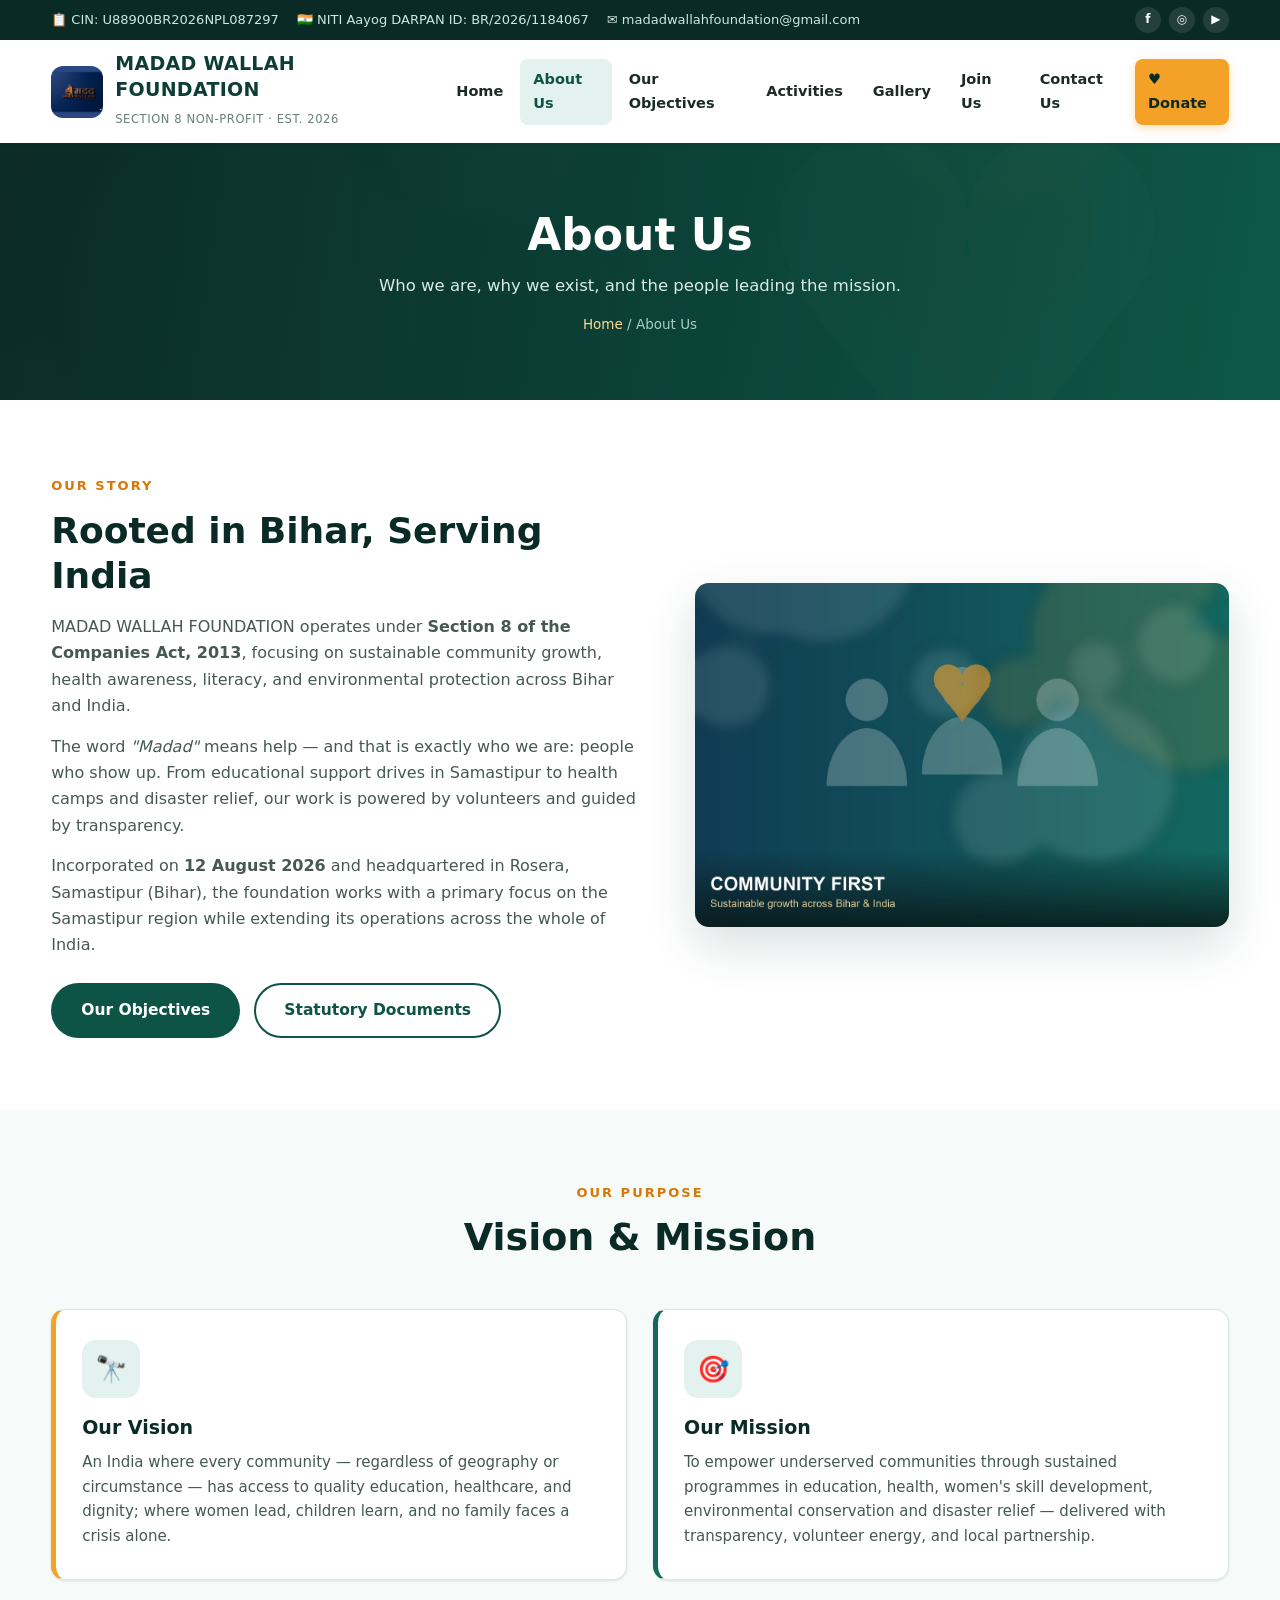
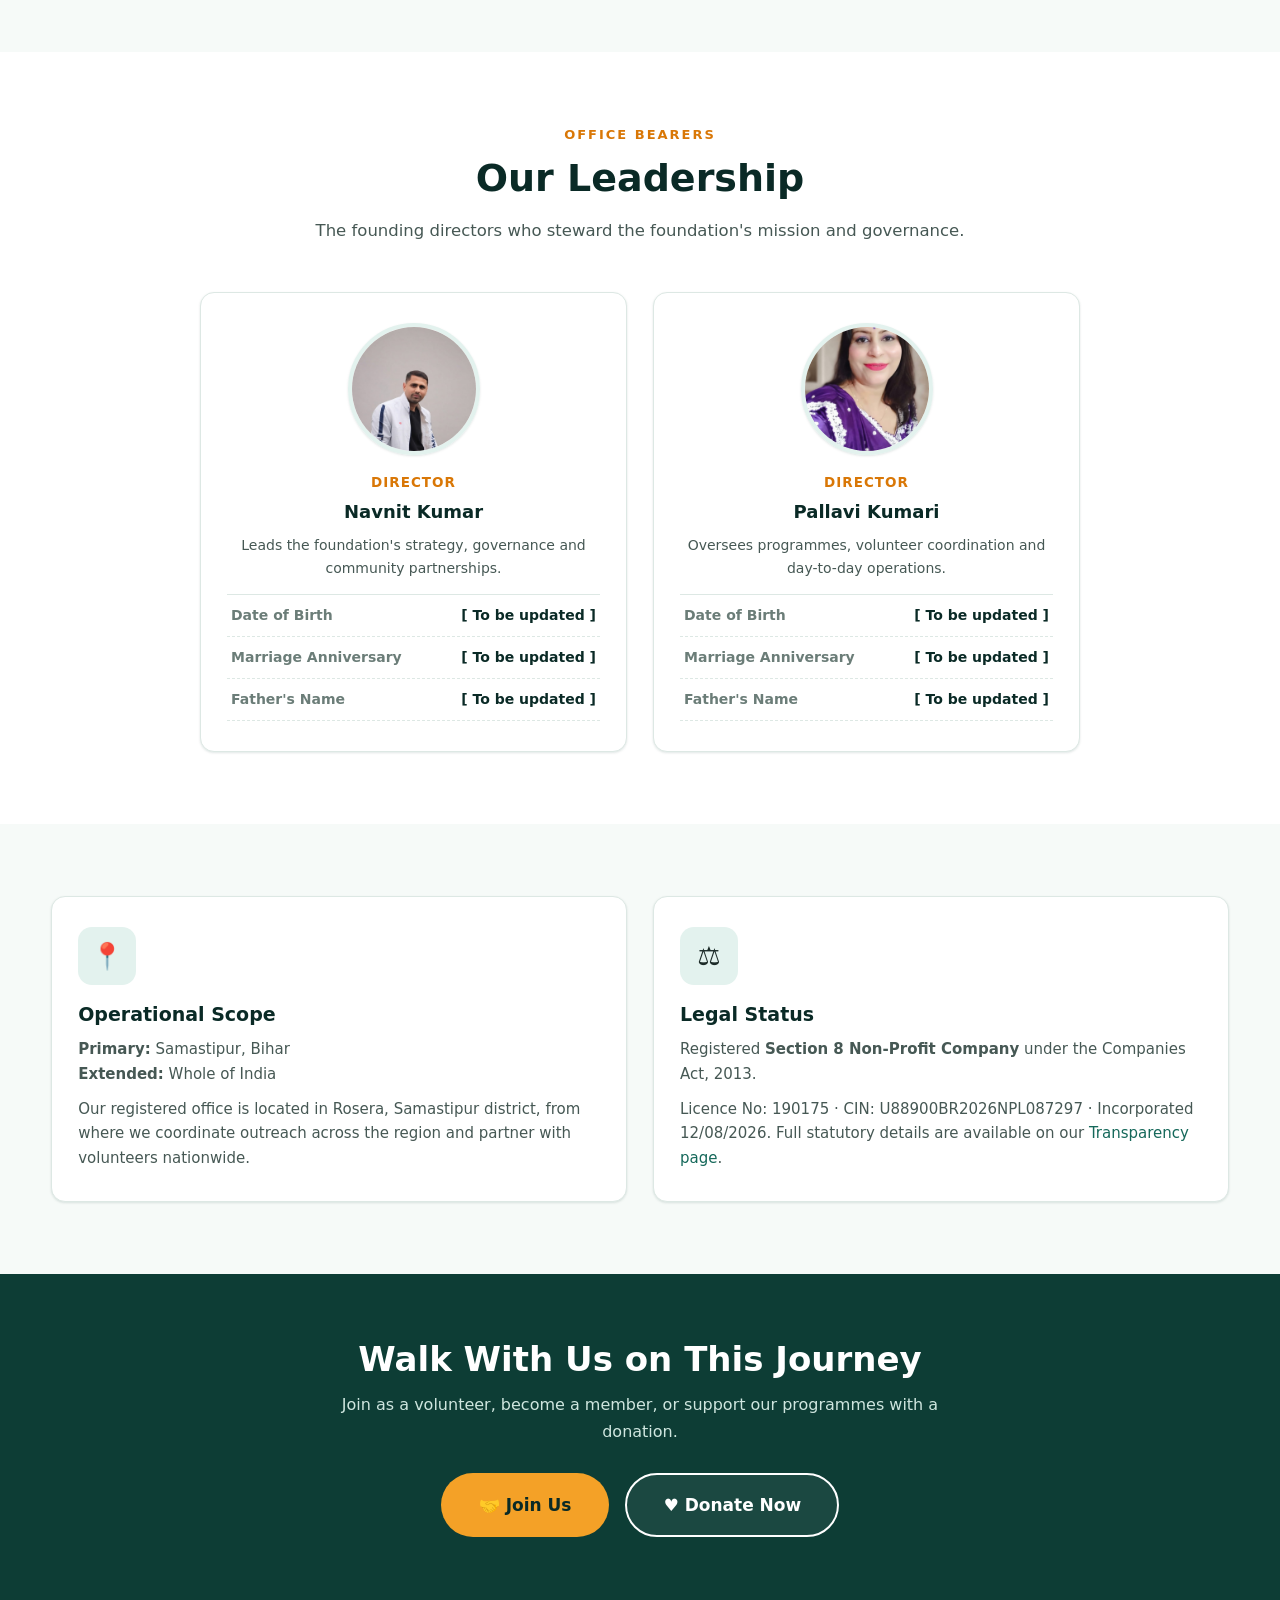
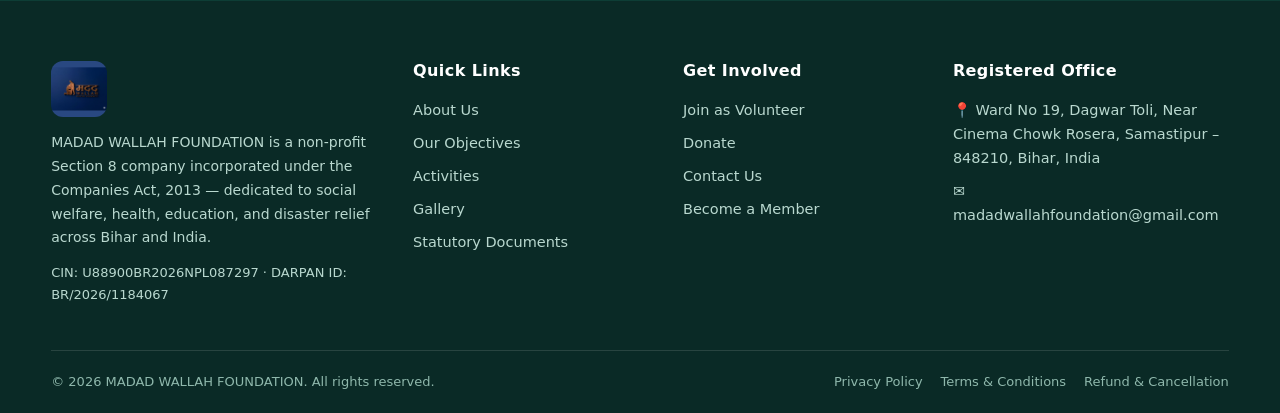
==== about.html @ ef41a932 "MWF NGO website: 12 pages, real logo + director photos" ====
<!DOCTYPE html>
<html lang="en">
<head>
  <meta charset="UTF-8">
  <meta name="viewport" content="width=device-width, initial-scale=1.0">
  <title>About Us — Madad Wallah Foundation</title>
  <meta name="description" content="Learn about MADAD WALLAH FOUNDATION — a Section 8 non-profit company focused on sustainable community growth, health awareness, literacy and environmental protection across Bihar and India.">
  <link rel="icon" type="image/png" href="images/favicon.png">
  <link rel="stylesheet" href="css/style.css">
</head>
<body>
<a class="skip-link" href="#main">Skip to main content</a>

<div class="topbar">
  <div class="container">
    <div class="reg-info">
      <span>📋 CIN: U88900BR2026NPL087297</span>
      <span>🇮🇳 NITI Aayog DARPAN ID: BR/2026/1184067</span>
      <span>✉️ madadwallahfoundation@gmail.com</span>
    </div>
    <div class="socials">
      <a href="#" aria-label="Facebook" title="Facebook">f</a>
      <a href="#" aria-label="Instagram" title="Instagram">◎</a>
      <a href="#" aria-label="YouTube" title="YouTube">▶</a>
    </div>
  </div>
</div>

<header class="site-header">
  <div class="container">
    <a class="brand" href="index.html">
      <img src="images/logo.png" alt="Madad Wallah Foundation logo">
      <span>
        <span class="brand-name">MADAD WALLAH FOUNDATION</span><br>
        <span class="brand-sub">Section 8 Non-Profit · Est. 2026</span>
      </span>
    </a>
    <button class="nav-toggle" aria-label="Toggle navigation menu" aria-expanded="false">☰</button>
    <nav class="main-nav" aria-label="Primary navigation">
      <ul>
        <li><a href="index.html">Home</a></li>
        <li><a href="about.html">About Us</a></li>
        <li><a href="objectives.html">Our Objectives</a></li>
        <li><a href="activities.html">Activities</a></li>
        <li><a href="gallery.html">Gallery</a></li>
        <li><a href="join.html">Join Us</a></li>
        <li><a href="contact.html">Contact Us</a></li>
        <li><a href="donate.html" class="nav-donate">♥ Donate</a></li>
      </ul>
    </nav>
  </div>
</header>

<main id="main">

<section class="page-hero">
  <div class="container">
    <h1>About Us</h1>
    <p>Who we are, why we exist, and the people leading the mission.</p>
    <div class="breadcrumb"><a href="index.html">Home</a> / About Us</div>
  </div>
</section>

<!-- ======= OVERVIEW ======= -->
<section class="section">
  <div class="container">
    <div class="about-split">
      <div>
        <span class="eyebrow" style="color:var(--saffron-600);font-weight:800;letter-spacing:2px;text-transform:uppercase;font-size:13px;">Our Story</span>
        <h2 style="font-size:clamp(26px,3vw,36px);margin:10px 0 16px;">Rooted in Bihar, Serving India</h2>
        <p style="color:var(--ink-soft);margin-bottom:14px;">MADAD WALLAH FOUNDATION operates under <strong>Section 8 of the Companies Act, 2013</strong>, focusing on sustainable community growth, health awareness, literacy, and environmental protection across Bihar and India.</p>
        <p style="color:var(--ink-soft);margin-bottom:14px;">The word <em>"Madad"</em> means help — and that is exactly who we are: people who show up. From educational support drives in Samastipur to health camps and disaster relief, our work is powered by volunteers and guided by transparency.</p>
        <p style="color:var(--ink-soft);margin-bottom:24px;">Incorporated on <strong>12 August 2026</strong> and headquartered in Rosera, Samastipur (Bihar), the foundation works with a primary focus on the Samastipur region while extending its operations across the whole of India.</p>
        <div style="display:flex;gap:14px;flex-wrap:wrap;">
          <a href="objectives.html" class="btn btn-primary">Our Objectives</a>
          <a href="transparency.html" class="btn btn-outline-dark">Statutory Documents</a>
        </div>
      </div>
      <img src="images/about-community.jpg" alt="Community members and volunteers of Madad Wallah Foundation" loading="lazy">
    </div>
  </div>
</section>

<!-- ======= VISION & MISSION ======= -->
<section class="section section-soft">
  <div class="container">
    <div class="section-head">
      <span class="eyebrow">Our Purpose</span>
      <h2>Vision &amp; Mission</h2>
    </div>
    <div class="grid grid-2">
      <div class="card vm-card">
        <div class="icon">🔭</div>
        <h3>Our Vision</h3>
        <p>An India where every community — regardless of geography or circumstance — has access to quality education, healthcare, and dignity; where women lead, children learn, and no family faces a crisis alone.</p>
      </div>
      <div class="card vm-card mission">
        <div class="icon">🎯</div>
        <h3>Our Mission</h3>
        <p>To empower underserved communities through sustained programmes in education, health, women's skill development, environmental conservation and disaster relief — delivered with transparency, volunteer energy, and local partnership.</p>
      </div>
    </div>
  </div>
</section>

<!-- ======= LEADERSHIP ======= -->
<section class="section">
  <div class="container">
    <div class="section-head">
      <span class="eyebrow">Office Bearers</span>
      <h2>Our Leadership</h2>
      <p>The founding directors who steward the foundation's mission and governance.</p>
    </div>
    <div class="grid grid-2" style="max-width:880px;margin:0 auto;">
      <div class="card leader-card">
        <img src="images/director-navnit.jpg" alt="Navnit Kumar, Director">
        <div class="role">Director</div>
        <h3>Navnit Kumar</h3>
        <p>Leads the foundation's strategy, governance and community partnerships.</p>
        <ul class="bio-list">
          <li><span class="bio-label">Date of Birth</span><span class="bio-value">[ To be updated ]</span></li>
          <li><span class="bio-label">Marriage Anniversary</span><span class="bio-value">[ To be updated ]</span></li>
          <li><span class="bio-label">Father's Name</span><span class="bio-value">[ To be updated ]</span></li>
        </ul>
      </div>
      <div class="card leader-card">
        <img src="images/director-pallavi.jpg" alt="Pallavi Kumari, Director">
        <div class="role">Director</div>
        <h3>Pallavi Kumari</h3>
        <p>Oversees programmes, volunteer coordination and day-to-day operations.</p>
        <ul class="bio-list">
          <li><span class="bio-label">Date of Birth</span><span class="bio-value">[ To be updated ]</span></li>
          <li><span class="bio-label">Marriage Anniversary</span><span class="bio-value">[ To be updated ]</span></li>
          <li><span class="bio-label">Father's Name</span><span class="bio-value">[ To be updated ]</span></li>
        </ul>
      </div>
    </div>
  </div>
</section>

<!-- ======= OPERATIONAL SCOPE ======= -->
<section class="section section-soft">
  <div class="container">
    <div class="grid grid-2">
      <div class="card">
        <div class="icon">📍</div>
        <h3>Operational Scope</h3>
        <p><strong>Primary:</strong> Samastipur, Bihar<br><strong>Extended:</strong> Whole of India</p>
        <p style="margin-top:10px;">Our registered office is located in Rosera, Samastipur district, from where we coordinate outreach across the region and partner with volunteers nationwide.</p>
      </div>
      <div class="card">
        <div class="icon">⚖️</div>
        <h3>Legal Status</h3>
        <p>Registered <strong>Section 8 Non-Profit Company</strong> under the Companies Act, 2013.</p>
        <p style="margin-top:10px;">Licence No: 190175 · CIN: U88900BR2026NPL087297 · Incorporated 12/08/2026. Full statutory details are available on our <a href="transparency.html">Transparency page</a>.</p>
      </div>
    </div>
  </div>
</section>

<!-- ======= CTA ======= -->
<section class="section section-dark" style="padding:64px 0;">
  <div class="container" style="text-align:center;">
    <h2 style="font-size:clamp(24px,3vw,34px);margin-bottom:12px;">Walk With Us on This Journey</h2>
    <p style="max-width:620px;margin:0 auto 28px;color:#cfe6df;">Join as a volunteer, become a member, or support our programmes with a donation.</p>
    <div style="display:flex;gap:16px;justify-content:center;flex-wrap:wrap;">
      <a href="join.html" class="btn btn-accent btn-lg">🤝 Join Us</a>
      <a href="donate.html" class="btn btn-outline btn-lg">♥ Donate Now</a>
    </div>
  </div>
</section>

</main>

<footer class="site-footer">
  <div class="container">
    <div class="footer-grid">
      <div class="footer-brand">
        <img src="images/logo.png" alt="Madad Wallah Foundation logo">
        <p>MADAD WALLAH FOUNDATION is a non-profit Section 8 company incorporated under the Companies Act, 2013 — dedicated to social welfare, health, education, and disaster relief across Bihar and India.</p>
        <p style="margin-top:12px;font-size:13px;">CIN: U88900BR2026NPL087297 · DARPAN ID: BR/2026/1184067</p>
      </div>
      <div>
        <h4>Quick Links</h4>
        <ul>
          <li><a href="about.html">About Us</a></li>
          <li><a href="objectives.html">Our Objectives</a></li>
          <li><a href="activities.html">Activities</a></li>
          <li><a href="gallery.html">Gallery</a></li>
          <li><a href="transparency.html">Statutory Documents</a></li>
        </ul>
      </div>
      <div>
        <h4>Get Involved</h4>
        <ul>
          <li><a href="join.html">Join as Volunteer</a></li>
          <li><a href="donate.html">Donate</a></li>
          <li><a href="contact.html">Contact Us</a></li>
          <li><a href="join.html">Become a Member</a></li>
        </ul>
      </div>
      <div>
        <h4>Registered Office</h4>
        <ul>
          <li>📍 Ward No 19, Dagwar Toli, Near Cinema Chowk Rosera, Samastipur – 848210, Bihar, India</li>
          <li>✉️ <a href="mailto:madadwallahfoundation@gmail.com">madadwallahfoundation@gmail.com</a></li>
        </ul>
      </div>
    </div>
    <div class="footer-bottom">
      <span>© <span data-year>2026</span> MADAD WALLAH FOUNDATION. All rights reserved.</span>
      <div class="footer-legal">
        <a href="privacy-policy.html">Privacy Policy</a>
        <a href="terms.html">Terms &amp; Conditions</a>
        <a href="refund-policy.html">Refund &amp; Cancellation</a>
      </div>
    </div>
  </div>
</footer>

<button class="back-top" aria-label="Back to top">↑</button>
<script src="js/main.js"></script>
</body>
</html>
---- css/style.css ----
/* ============================================================
   MADAD WALLAH FOUNDATION — Main Stylesheet
   Production NGO website · Section 8 Company
   ============================================================ */

:root {
  --green-900: #0a2a26;
  --green-800: #0d3d35;
  --green-700: #0d5446;
  --green-600: #15685a;
  --green-500: #1e8a72;
  --green-100: #e3f2ee;
  --green-50:  #f2faf7;
  --saffron-600: #d97706;
  --saffron-500: #f4a127;
  --saffron-100: #fdf0dc;
  --ink: #1c2b28;
  --ink-soft: #465854;
  --muted: #6b7d78;
  --line: #dde8e4;
  --bg: #ffffff;
  --bg-soft: #f6faf8;
  --white: #ffffff;
  --danger: #b91c1c;
  --radius: 14px;
  --radius-sm: 9px;
  --shadow-sm: 0 1px 3px rgba(13, 61, 53, .08), 0 1px 2px rgba(13, 61, 53, .05);
  --shadow-md: 0 6px 24px rgba(13, 61, 53, .10);
  --shadow-lg: 0 18px 48px rgba(13, 61, 53, .16);
  --font-head: "Segoe UI", "Trebuchet MS", system-ui, -apple-system, sans-serif;
  --font-body: "Segoe UI", system-ui, -apple-system, "Helvetica Neue", Arial, sans-serif;
}

* { margin: 0; padding: 0; box-sizing: border-box; }
html { scroll-behavior: smooth; }
body {
  font-family: var(--font-body);
  color: var(--ink);
  background: var(--bg);
  line-height: 1.65;
  font-size: 16px;
  -webkit-font-smoothing: antialiased;
}
img { max-width: 100%; display: block; }
a { color: var(--green-600); text-decoration: none; }
a:hover { color: var(--green-500); }
h1, h2, h3, h4 { font-family: var(--font-head); line-height: 1.25; color: var(--green-900); }
.container { width: min(1180px, 92%); margin: 0 auto; }
.section { padding: 72px 0; }
.section-soft { background: var(--bg-soft); }
.section-dark { background: var(--green-800); color: #dcefe9; }
.section-dark h2, .section-dark h3 { color: #fff; }

/* ---------- accessibility ---------- */
.skip-link {
  position: absolute; left: -9999px; top: 0; z-index: 200;
  background: var(--green-700); color: #fff; padding: 10px 18px; border-radius: 0 0 8px 0;
}
.skip-link:focus { left: 0; color: #fff; }
:focus-visible { outline: 3px solid var(--saffron-500); outline-offset: 2px; }

/* ---------- top info bar ---------- */
.topbar {
  background: var(--green-900);
  color: #cfe6df;
  font-size: 13px;
}
.topbar .container {
  display: flex; align-items: center; justify-content: space-between;
  gap: 12px; padding: 7px 0; flex-wrap: wrap;
}
.topbar .reg-info { display: flex; gap: 18px; flex-wrap: wrap; }
.topbar .reg-info span { display: inline-flex; align-items: center; gap: 6px; }
.topbar .socials { display: flex; gap: 8px; }
.topbar .socials a {
  width: 26px; height: 26px; border-radius: 50%;
  display: inline-flex; align-items: center; justify-content: center;
  background: rgba(255,255,255,.10); color: #fff; font-size: 12px; font-weight: 700;
  transition: background .2s;
}
.topbar .socials a:hover { background: var(--saffron-500); color: var(--green-900); }

/* ---------- header / nav ---------- */
.site-header {
  background: #fff; position: sticky; top: 0; z-index: 100;
  box-shadow: var(--shadow-sm);
}
.site-header .container {
  display: flex; align-items: center; justify-content: space-between;
  padding: 12px 0; gap: 20px;
}
.brand { display: flex; align-items: center; gap: 12px; }
.brand img { width: 52px; height: 52px; border-radius: 12px; }
.brand .brand-name { font-family: var(--font-head); font-weight: 800; font-size: 19px; color: var(--green-800); letter-spacing: .3px; line-height: 1.15; }
.brand .brand-sub { font-size: 11.5px; color: var(--muted); letter-spacing: .6px; text-transform: uppercase; }

.main-nav ul { display: flex; list-style: none; gap: 4px; align-items: center; }
.main-nav a {
  display: block; padding: 9px 13px; border-radius: 8px;
  color: var(--ink); font-weight: 600; font-size: 14.5px; transition: all .18s;
}
.main-nav a:hover { background: var(--green-100); color: var(--green-700); }
.main-nav a.active { color: var(--green-700); background: var(--green-100); }
.main-nav a.nav-donate {
  background: var(--saffron-500); color: var(--green-900); font-weight: 800;
  box-shadow: 0 3px 10px rgba(244,161,39,.35);
}
.main-nav a.nav-donate:hover { background: var(--saffron-600); color: #fff; }

.nav-toggle {
  display: none; background: none; border: 2px solid var(--green-700);
  border-radius: 8px; padding: 7px 11px; cursor: pointer; color: var(--green-700);
  font-size: 20px; line-height: 1;
}

/* ---------- buttons ---------- */
.btn {
  display: inline-flex; align-items: center; justify-content: center; gap: 9px;
  padding: 13px 28px; border-radius: 999px; font-weight: 700; font-size: 15.5px;
  border: 2px solid transparent; cursor: pointer; transition: all .2s; text-align: center;
}
.btn-primary { background: var(--green-700); color: #fff; }
.btn-primary:hover { background: var(--green-600); color: #fff; transform: translateY(-2px); box-shadow: var(--shadow-md); }
.btn-accent { background: var(--saffron-500); color: var(--green-900); }
.btn-accent:hover { background: var(--saffron-600); color: #fff; transform: translateY(-2px); box-shadow: var(--shadow-md); }
.btn-outline { border-color: #fff; color: #fff; background: rgba(255,255,255,.06); }
.btn-outline:hover { background: #fff; color: var(--green-800); }
.btn-outline-dark { border-color: var(--green-700); color: var(--green-700); }
.btn-outline-dark:hover { background: var(--green-700); color: #fff; }
.btn-lg { padding: 16px 36px; font-size: 17px; }
.btn-block { width: 100%; }

/* ---------- hero ---------- */
.hero {
  position: relative; color: #fff; overflow: hidden;
  background: linear-gradient(100deg, rgba(10,42,38,.92) 0%, rgba(13,84,70,.82) 45%, rgba(21,110,88,.62) 100%),
              url("../images/hero-main.jpg") center/cover no-repeat;
}
.hero .container { padding: 108px 0 96px; position: relative; z-index: 2; }
.hero .kicker {
  display: inline-block; background: rgba(244,161,39,.16); border: 1px solid rgba(244,161,39,.5);
  color: #ffd98f; padding: 6px 16px; border-radius: 999px; font-size: 13.5px; font-weight: 700;
  letter-spacing: 1.2px; text-transform: uppercase; margin-bottom: 22px;
}
.hero h1 { color: #fff; font-size: clamp(30px, 4.6vw, 54px); font-weight: 800; max-width: 820px; margin-bottom: 14px; }
.hero .tagline { font-size: clamp(17px, 2vw, 21px); color: #ffe3ae; font-weight: 600; margin-bottom: 18px; }
.hero p.intro { max-width: 680px; font-size: 16.5px; color: #e6f4ef; margin-bottom: 34px; }
.hero .cta-row { display: flex; gap: 16px; flex-wrap: wrap; }

/* ---------- section headings ---------- */
.section-head { text-align: center; max-width: 720px; margin: 0 auto 48px; }
.section-head .eyebrow {
  color: var(--saffron-600); font-weight: 800; letter-spacing: 2px; text-transform: uppercase;
  font-size: 13px; margin-bottom: 10px; display: block;
}
.section-head h2 { font-size: clamp(26px, 3.2vw, 38px); margin-bottom: 14px; }
.section-head p { color: var(--ink-soft); font-size: 16.5px; }

/* ---------- cards / grids ---------- */
.grid { display: grid; gap: 26px; }
.grid-2 { grid-template-columns: repeat(2, 1fr); }
.grid-3 { grid-template-columns: repeat(3, 1fr); }
.grid-4 { grid-template-columns: repeat(4, 1fr); }

.card {
  background: #fff; border: 1px solid var(--line); border-radius: var(--radius);
  padding: 30px 26px; box-shadow: var(--shadow-sm); transition: all .22s;
}
.card:hover { transform: translateY(-5px); box-shadow: var(--shadow-md); border-color: #c4ddd5; }
.card .icon {
  width: 58px; height: 58px; border-radius: 14px; display: flex; align-items: center; justify-content: center;
  font-size: 26px; margin-bottom: 18px; background: var(--green-100);
}
.card h3 { font-size: 19px; margin-bottom: 10px; }
.card p { color: var(--ink-soft); font-size: 15px; }

/* ---------- stats strip ---------- */
.stats { background: var(--green-800); color: #fff; }
.stats .container { display: grid; grid-template-columns: repeat(4, 1fr); gap: 20px; padding: 44px 0; text-align: center; }
.stat .num { font-size: 38px; font-weight: 800; color: var(--saffron-500); font-family: var(--font-head); }
.stat .lbl { font-size: 14px; color: #cfe6df; letter-spacing: .4px; }

/* ---------- news ---------- */
.news-item {
  display: flex; gap: 18px; background: #fff; border: 1px solid var(--line);
  border-radius: var(--radius); padding: 22px; box-shadow: var(--shadow-sm);
}
.news-item .date {
  flex: 0 0 66px; text-align: center; background: var(--green-100); border-radius: 10px;
  padding: 10px 6px; height: fit-content;
}
.news-item .date .d { font-size: 24px; font-weight: 800; color: var(--green-700); line-height: 1; }
.news-item .date .m { font-size: 12px; font-weight: 700; color: var(--green-600); text-transform: uppercase; }
.news-item h3 { font-size: 16.5px; margin-bottom: 6px; }
.news-item p { font-size: 14.5px; color: var(--ink-soft); }
.badge-new {
  display: inline-block; background: var(--saffron-100); color: var(--saffron-600);
  font-size: 11px; font-weight: 800; padding: 2px 9px; border-radius: 999px;
  letter-spacing: .8px; text-transform: uppercase; margin-left: 8px; vertical-align: middle;
}

/* ---------- page hero (inner pages) ---------- */
.page-hero {
  background: linear-gradient(100deg, rgba(10,42,38,.94), rgba(13,84,70,.86)),
              url("../images/hero-main.jpg") center/cover no-repeat;
  color: #fff; padding: 64px 0; text-align: center;
}
.page-hero h1 { color: #fff; font-size: clamp(28px, 4vw, 44px); margin-bottom: 10px; }
.page-hero p { color: #d7ece5; max-width: 640px; margin: 0 auto; font-size: 16.5px; }
.breadcrumb { font-size: 13.5px; color: #a9cfc3; margin-top: 14px; }
.breadcrumb a { color: #ffd98f; }

/* ---------- about ---------- */
.about-split { display: grid; grid-template-columns: 1.05fr .95fr; gap: 54px; align-items: center; }
.about-split img { border-radius: var(--radius); box-shadow: var(--shadow-lg); }
.vm-card { border-left: 5px solid var(--saffron-500); }
.vm-card.mission { border-left-color: var(--green-600); }

.leader-card { text-align: center; }
.leader-card img {
  width: 132px; height: 132px; border-radius: 50%; margin: 0 auto 16px;
  border: 4px solid var(--green-100); box-shadow: var(--shadow-sm); object-fit: cover;
}
.leader-card h3 { font-size: 18px; }
.leader-card .role { color: var(--saffron-600); font-weight: 700; font-size: 13.5px; text-transform: uppercase; letter-spacing: 1px; margin-bottom: 8px; }
.leader-card p { font-size: 14px; }
.bio-list { list-style: none; margin-top: 14px; text-align: left; border-top: 1px solid var(--line); }
.bio-list li {
  display: flex; justify-content: space-between; gap: 12px; padding: 9px 4px;
  border-bottom: 1px dashed var(--line); font-size: 14px;
}
.bio-list .bio-label { color: var(--muted); font-weight: 600; white-space: nowrap; }
.bio-list .bio-value { color: var(--green-900); font-weight: 700; text-align: right; }

/* ---------- objectives ---------- */
.obj-card { position: relative; overflow: hidden; }
.obj-card::before {
  content: ""; position: absolute; top: 0; left: 0; right: 0; height: 4px;
  background: linear-gradient(90deg, var(--green-600), var(--saffron-500));
}
.obj-card ul { list-style: none; margin-top: 12px; }
.obj-card li { padding: 5px 0 5px 24px; position: relative; font-size: 14.5px; color: var(--ink-soft); }
.obj-card li::before { content: "✓"; position: absolute; left: 0; color: var(--green-600); font-weight: 800; }

/* ---------- activities ---------- */
.activity-card { padding: 0; overflow: hidden; }
.activity-card img { height: 210px; width: 100%; object-fit: cover; }
.activity-card .body { padding: 24px; }
.activity-card .tag {
  display: inline-block; background: var(--green-100); color: var(--green-700);
  font-size: 12px; font-weight: 800; padding: 4px 12px; border-radius: 999px;
  letter-spacing: .6px; text-transform: uppercase; margin-bottom: 12px;
}

/* ---------- gallery ---------- */
.gallery-grid { display: grid; grid-template-columns: repeat(3, 1fr); gap: 22px; }
.gallery-item {
  position: relative; border-radius: var(--radius); overflow: hidden; cursor: pointer;
  box-shadow: var(--shadow-sm); border: none; padding: 0; background: none; display: block; width: 100%;
}
.gallery-item img { width: 100%; height: 260px; object-fit: cover; transition: transform .35s; }
.gallery-item:hover img { transform: scale(1.06); }
.gallery-item .cap {
  position: absolute; inset: auto 0 0 0; padding: 34px 18px 14px; color: #fff; text-align: left;
  background: linear-gradient(transparent, rgba(8,20,18,.85)); font-weight: 700; font-size: 15px;
}
.gallery-item .cap small { display: block; font-weight: 400; color: #ffd98f; font-size: 12.5px; }

/* lightbox */
.lightbox {
  position: fixed; inset: 0; background: rgba(6,18,16,.92); z-index: 300;
  display: none; align-items: center; justify-content: center; padding: 30px;
}
.lightbox.open { display: flex; }
.lightbox img { max-width: min(960px, 94vw); max-height: 82vh; border-radius: 12px; box-shadow: var(--shadow-lg); }
.lightbox .lb-close {
  position: absolute; top: 22px; right: 30px; background: none; border: none; color: #fff;
  font-size: 40px; cursor: pointer; line-height: 1;
}
.lightbox .lb-cap { position: absolute; bottom: 26px; color: #e6f4ef; font-size: 15px; text-align: center; width: 100%; }

.video-grid { display: grid; grid-template-columns: repeat(2, 1fr); gap: 26px; }
.video-frame { position: relative; padding-bottom: 56.25%; border-radius: var(--radius); overflow: hidden; box-shadow: var(--shadow-md); background: var(--green-900); }
.video-frame iframe { position: absolute; inset: 0; width: 100%; height: 100%; border: 0; }

/* ---------- forms ---------- */
.form-card { background: #fff; border: 1px solid var(--line); border-radius: var(--radius); box-shadow: var(--shadow-md); padding: 38px; }
.form-grid { display: grid; grid-template-columns: 1fr 1fr; gap: 20px; }
.form-group { display: flex; flex-direction: column; gap: 7px; }
.form-group.full { grid-column: 1 / -1; }
.form-group label { font-weight: 700; font-size: 14px; color: var(--green-900); }
.form-group label .req { color: var(--danger); }
.form-group input, .form-group select, .form-group textarea {
  padding: 12px 14px; border: 1.5px solid var(--line); border-radius: var(--radius-sm);
  font-size: 15px; font-family: inherit; background: #fff; color: var(--ink); transition: border .2s;
}
.form-group input:focus, .form-group select:focus, .form-group textarea:focus {
  border-color: var(--green-600); outline: none; box-shadow: 0 0 0 3px rgba(30,138,114,.14);
}
.checkbox-row { display: flex; flex-wrap: wrap; gap: 12px; }
.checkbox-row label {
  display: inline-flex; align-items: center; gap: 8px; background: var(--bg-soft);
  border: 1.5px solid var(--line); padding: 9px 16px; border-radius: 999px; cursor: pointer;
  font-weight: 600; font-size: 14px; transition: all .18s;
}
.checkbox-row label:has(input:checked) { background: var(--green-100); border-color: var(--green-600); color: var(--green-800); }
.checkbox-row input { accent-color: var(--green-600); }
.form-note { font-size: 13px; color: var(--muted); margin-top: 14px; }
.form-success {
  display: none; background: var(--green-100); border: 1.5px solid var(--green-600);
  color: var(--green-800); padding: 16px 20px; border-radius: var(--radius-sm); font-weight: 600; margin-bottom: 20px;
}
.form-success.show { display: block; }

/* google form embed */
.gform-wrap { border-radius: var(--radius); overflow: hidden; box-shadow: var(--shadow-md); background: #fff; }
.gform-wrap iframe { width: 100%; height: 1180px; border: 0; display: block; }

/* ---------- donate ---------- */
.donate-grid { display: grid; grid-template-columns: 1.1fr .9fr; gap: 40px; align-items: start; }
.bank-table { width: 100%; border-collapse: collapse; background: #fff; border-radius: var(--radius); overflow: hidden; box-shadow: var(--shadow-sm); }
.bank-table th, .bank-table td { padding: 14px 18px; text-align: left; font-size: 15px; border-bottom: 1px solid var(--line); }
.bank-table th { background: var(--green-100); color: var(--green-800); width: 42%; font-size: 14px; }
.bank-table tr:last-child th, .bank-table tr:last-child td { border-bottom: none; }
.bank-table td { font-weight: 600; }
.copy-btn {
  background: var(--green-100); border: none; color: var(--green-700); font-size: 12px;
  font-weight: 800; padding: 3px 10px; border-radius: 6px; cursor: pointer; margin-left: 8px;
}
.copy-btn:hover { background: var(--green-600); color: #fff; }
.qr-card { text-align: center; }
.qr-card img { width: 230px; margin: 0 auto 14px; border: 1px solid var(--line); border-radius: 12px; padding: 10px; background: #fff; }
.amount-chips { display: flex; gap: 12px; flex-wrap: wrap; margin: 18px 0; }
.amount-chips button {
  border: 2px solid var(--green-600); background: #fff; color: var(--green-700);
  font-weight: 800; font-size: 16px; padding: 11px 22px; border-radius: 10px; cursor: pointer; transition: all .18s;
}
.amount-chips button:hover, .amount-chips button.sel { background: var(--green-700); color: #fff; }
.impact-list { list-style: none; margin-top: 8px; }
.impact-list li { padding: 10px 0 10px 34px; position: relative; border-bottom: 1px dashed var(--line); font-size: 15px; }
.impact-list li::before { content: "❤"; position: absolute; left: 4px; color: var(--saffron-500); font-size: 17px; }
.impact-list li strong { color: var(--green-800); }

/* ---------- transparency / statutory ---------- */
.doc-table { width: 100%; border-collapse: collapse; background: #fff; border-radius: var(--radius); overflow: hidden; box-shadow: var(--shadow-md); }
.doc-table th, .doc-table td { padding: 16px 22px; text-align: left; border-bottom: 1px solid var(--line); font-size: 15.5px; }
.doc-table thead th { background: var(--green-700); color: #fff; font-size: 14.5px; letter-spacing: .5px; text-transform: uppercase; }
.doc-table tbody tr:nth-child(even) { background: var(--bg-soft); }
.doc-table td:last-child { font-weight: 700; color: var(--green-800); font-family: Consolas, monospace; }

/* ---------- contact ---------- */
.contact-grid { display: grid; grid-template-columns: 1fr 1.15fr; gap: 40px; align-items: start; }
.contact-item { display: flex; gap: 16px; padding: 18px 0; border-bottom: 1px solid var(--line); }
.contact-item:last-child { border-bottom: none; }
.contact-item .ci-icon {
  flex: 0 0 48px; height: 48px; border-radius: 12px; background: var(--green-100);
  display: flex; align-items: center; justify-content: center; font-size: 21px;
}
.contact-item h3 { font-size: 16px; margin-bottom: 3px; }
.contact-item p, .contact-item a { font-size: 15px; color: var(--ink-soft); }
.map-frame { border-radius: var(--radius); overflow: hidden; box-shadow: var(--shadow-md); }
.map-frame iframe { width: 100%; height: 420px; border: 0; display: block; }

/* ---------- footer ---------- */
.site-footer { background: var(--green-900); color: #b9d8cf; font-size: 14.5px; }
.footer-grid { display: grid; grid-template-columns: 1.4fr 1fr 1fr 1.2fr; gap: 40px; padding: 60px 0 44px; }
.site-footer h4 { color: #fff; font-size: 16px; margin-bottom: 18px; letter-spacing: .4px; }
.site-footer ul { list-style: none; }
.site-footer li { margin-bottom: 9px; }
.site-footer a { color: #b9d8cf; }
.site-footer a:hover { color: var(--saffron-500); }
.footer-brand img { width: 56px; border-radius: 12px; margin-bottom: 14px; }
.footer-brand p { font-size: 14px; line-height: 1.7; }
.footer-bottom {
  border-top: 1px solid rgba(255,255,255,.12); padding: 20px 0; font-size: 13px;
  display: flex; justify-content: space-between; gap: 12px; flex-wrap: wrap; color: #8fb8ac;
}
.footer-bottom a { color: #8fb8ac; }
.footer-bottom a:hover { color: var(--saffron-500); }
.footer-legal { display: flex; gap: 18px; flex-wrap: wrap; }

/* ---------- misc ---------- */
.notice-box {
  background: var(--saffron-100); border: 1.5px solid var(--saffron-500); border-radius: var(--radius);
  padding: 20px 24px; color: #7c4a03; font-size: 15px;
}
.prose { max-width: 820px; margin: 0 auto; }
.prose h2 { font-size: 24px; margin: 34px 0 12px; }
.prose h3 { font-size: 19px; margin: 26px 0 10px; }
.prose p, .prose li { color: var(--ink-soft); font-size: 15.5px; margin-bottom: 12px; }
.prose ul, .prose ol { padding-left: 24px; margin-bottom: 16px; }
.back-top {
  position: fixed; right: 26px; bottom: 26px; z-index: 90; width: 46px; height: 46px;
  border-radius: 50%; background: var(--green-700); color: #fff; border: none; font-size: 20px;
  cursor: pointer; box-shadow: var(--shadow-md); opacity: 0; pointer-events: none; transition: all .25s;
}
.back-top.show { opacity: 1; pointer-events: auto; }
.back-top:hover { background: var(--saffron-500); color: var(--green-900); }

/* ---------- responsive ---------- */
@media (max-width: 1020px) {
  .grid-4 { grid-template-columns: repeat(2, 1fr); }
  .grid-3 { grid-template-columns: repeat(2, 1fr); }
  .footer-grid { grid-template-columns: 1fr 1fr; }
  .about-split, .donate-grid, .contact-grid { grid-template-columns: 1fr; }
  .stats .container { grid-template-columns: repeat(2, 1fr); }
}
@media (max-width: 860px) {
  .nav-toggle { display: block; }
  .main-nav {
    position: absolute; top: 100%; left: 0; right: 0; background: #fff;
    box-shadow: var(--shadow-lg); display: none; padding: 14px;
  }
  .main-nav.open { display: block; }
  .main-nav ul { flex-direction: column; align-items: stretch; gap: 2px; }
  .main-nav a { padding: 13px 16px; }
  .topbar .reg-info span:nth-child(2) { display: none; }
}
@media (max-width: 640px) {
  .section { padding: 52px 0; }
  .grid-2, .grid-3, .grid-4, .gallery-grid, .video-grid, .form-grid { grid-template-columns: 1fr; }
  .hero .container { padding: 76px 0 64px; }
  .footer-grid { grid-template-columns: 1fr; gap: 30px; }
  .form-card { padding: 26px 20px; }
  .gform-wrap iframe { height: 1400px; }
}
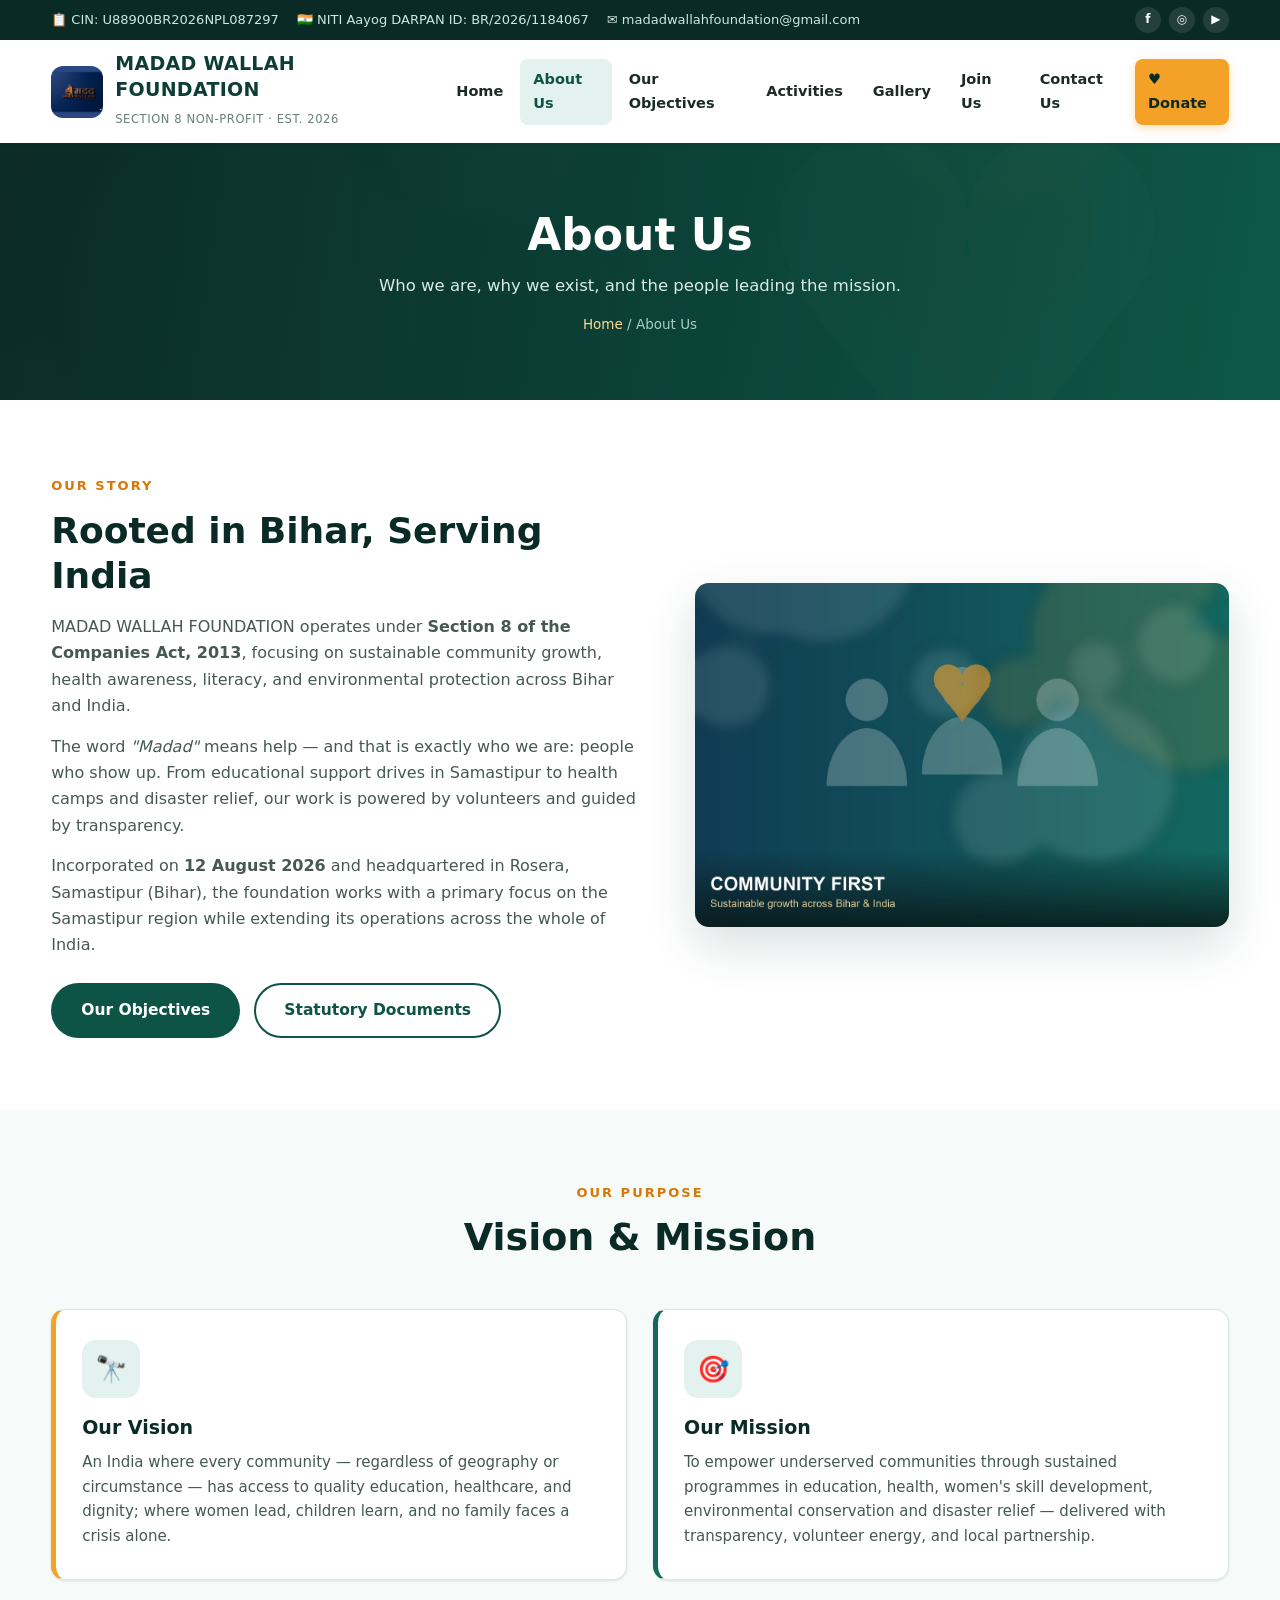
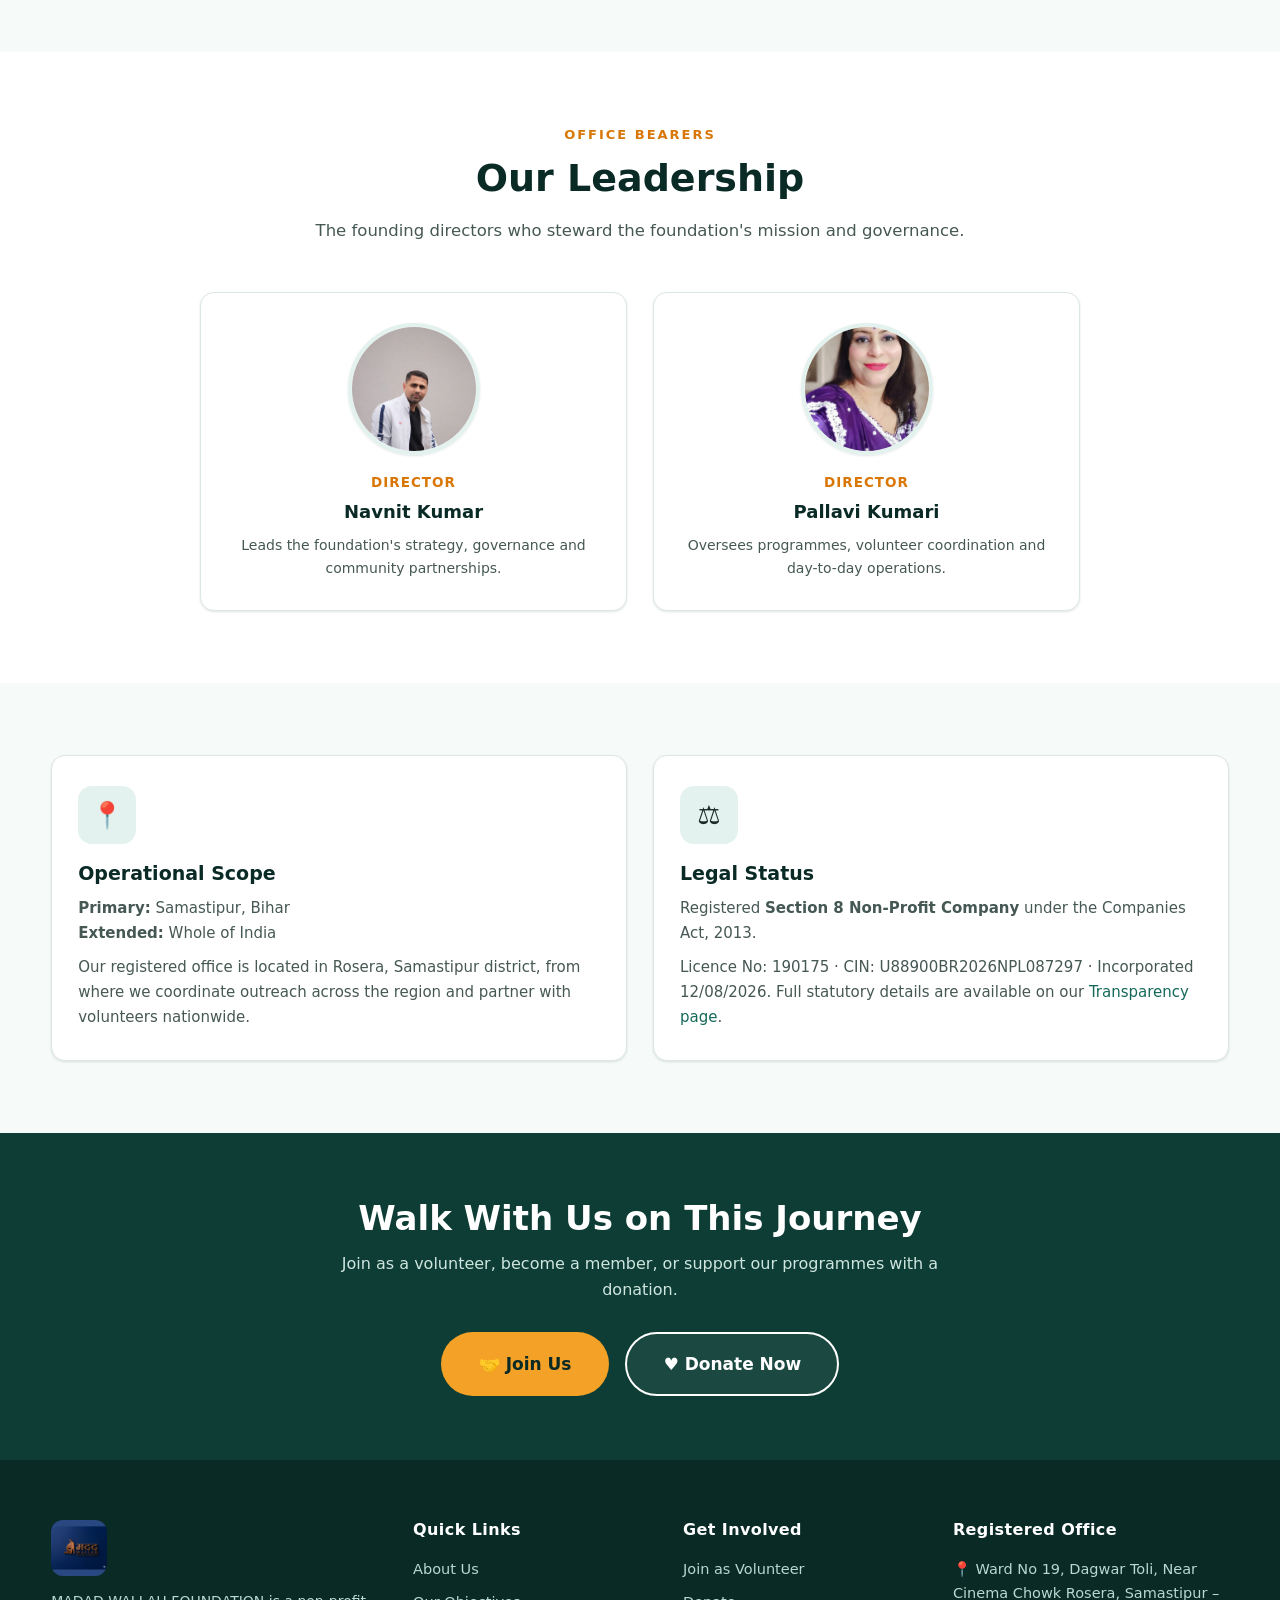
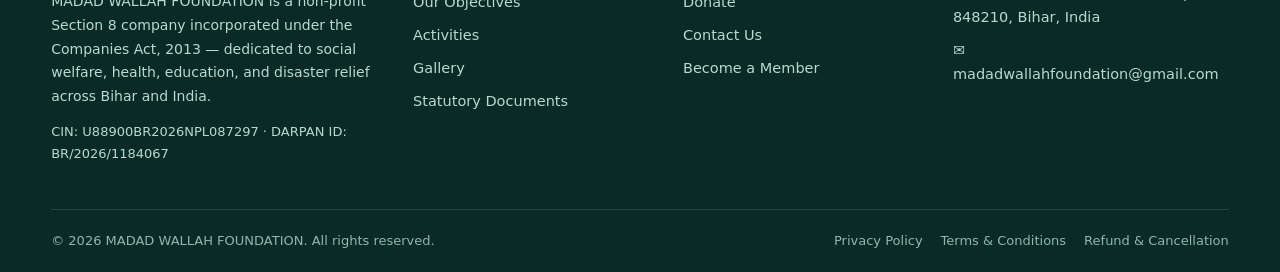
==== commit 08a0eb6b: "Move biodata fields (DOB, father's name, anniversary) to Join Us form; clean leadership cards" ====
--- a/about.html
+++ b/about.html
@@ -117,22 +117,12 @@
         <div class="role">Director</div>
         <h3>Navnit Kumar</h3>
         <p>Leads the foundation's strategy, governance and community partnerships.</p>
-        <ul class="bio-list">
-          <li><span class="bio-label">Date of Birth</span><span class="bio-value">[ To be updated ]</span></li>
-          <li><span class="bio-label">Marriage Anniversary</span><span class="bio-value">[ To be updated ]</span></li>
-          <li><span class="bio-label">Father's Name</span><span class="bio-value">[ To be updated ]</span></li>
-        </ul>
       </div>
       <div class="card leader-card">
         <img src="images/director-pallavi.jpg" alt="Pallavi Kumari, Director">
         <div class="role">Director</div>
         <h3>Pallavi Kumari</h3>
         <p>Oversees programmes, volunteer coordination and day-to-day operations.</p>
-        <ul class="bio-list">
-          <li><span class="bio-label">Date of Birth</span><span class="bio-value">[ To be updated ]</span></li>
-          <li><span class="bio-label">Marriage Anniversary</span><span class="bio-value">[ To be updated ]</span></li>
-          <li><span class="bio-label">Father's Name</span><span class="bio-value">[ To be updated ]</span></li>
-        </ul>
       </div>
     </div>
   </div>
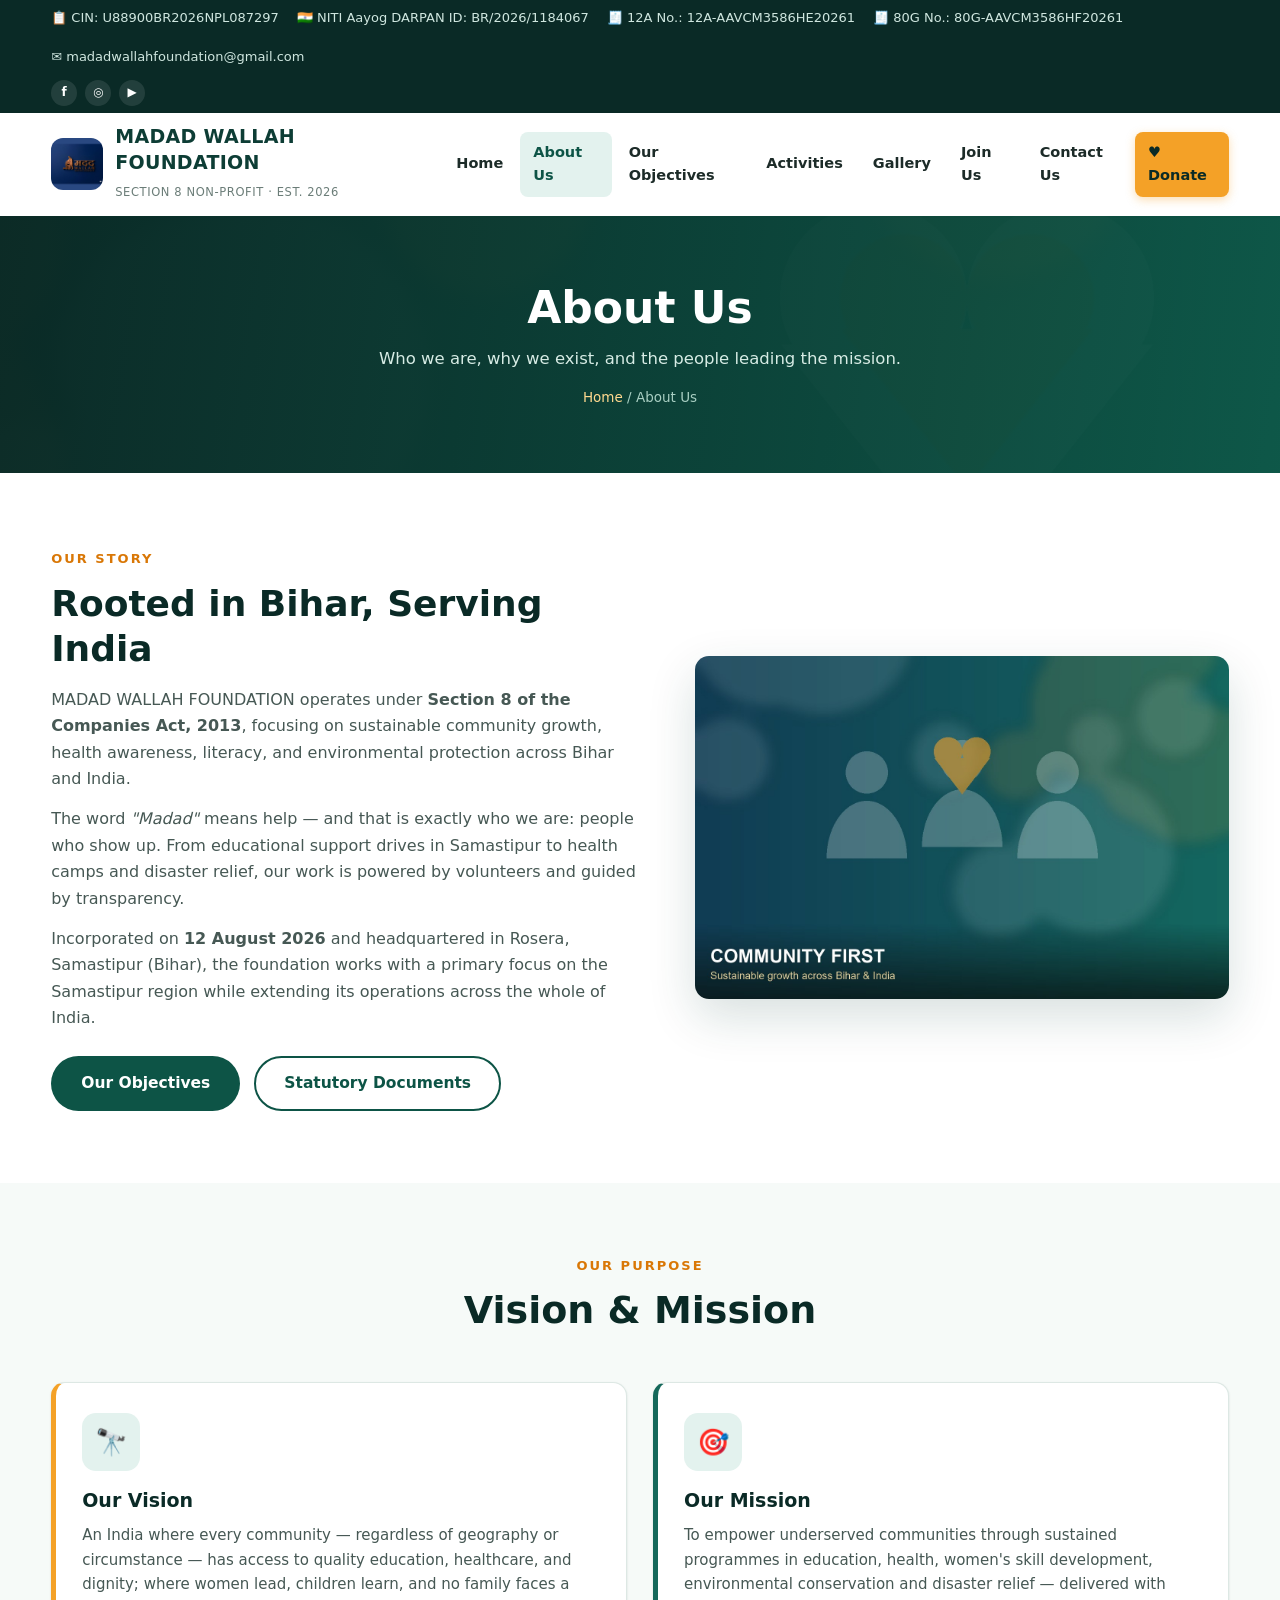
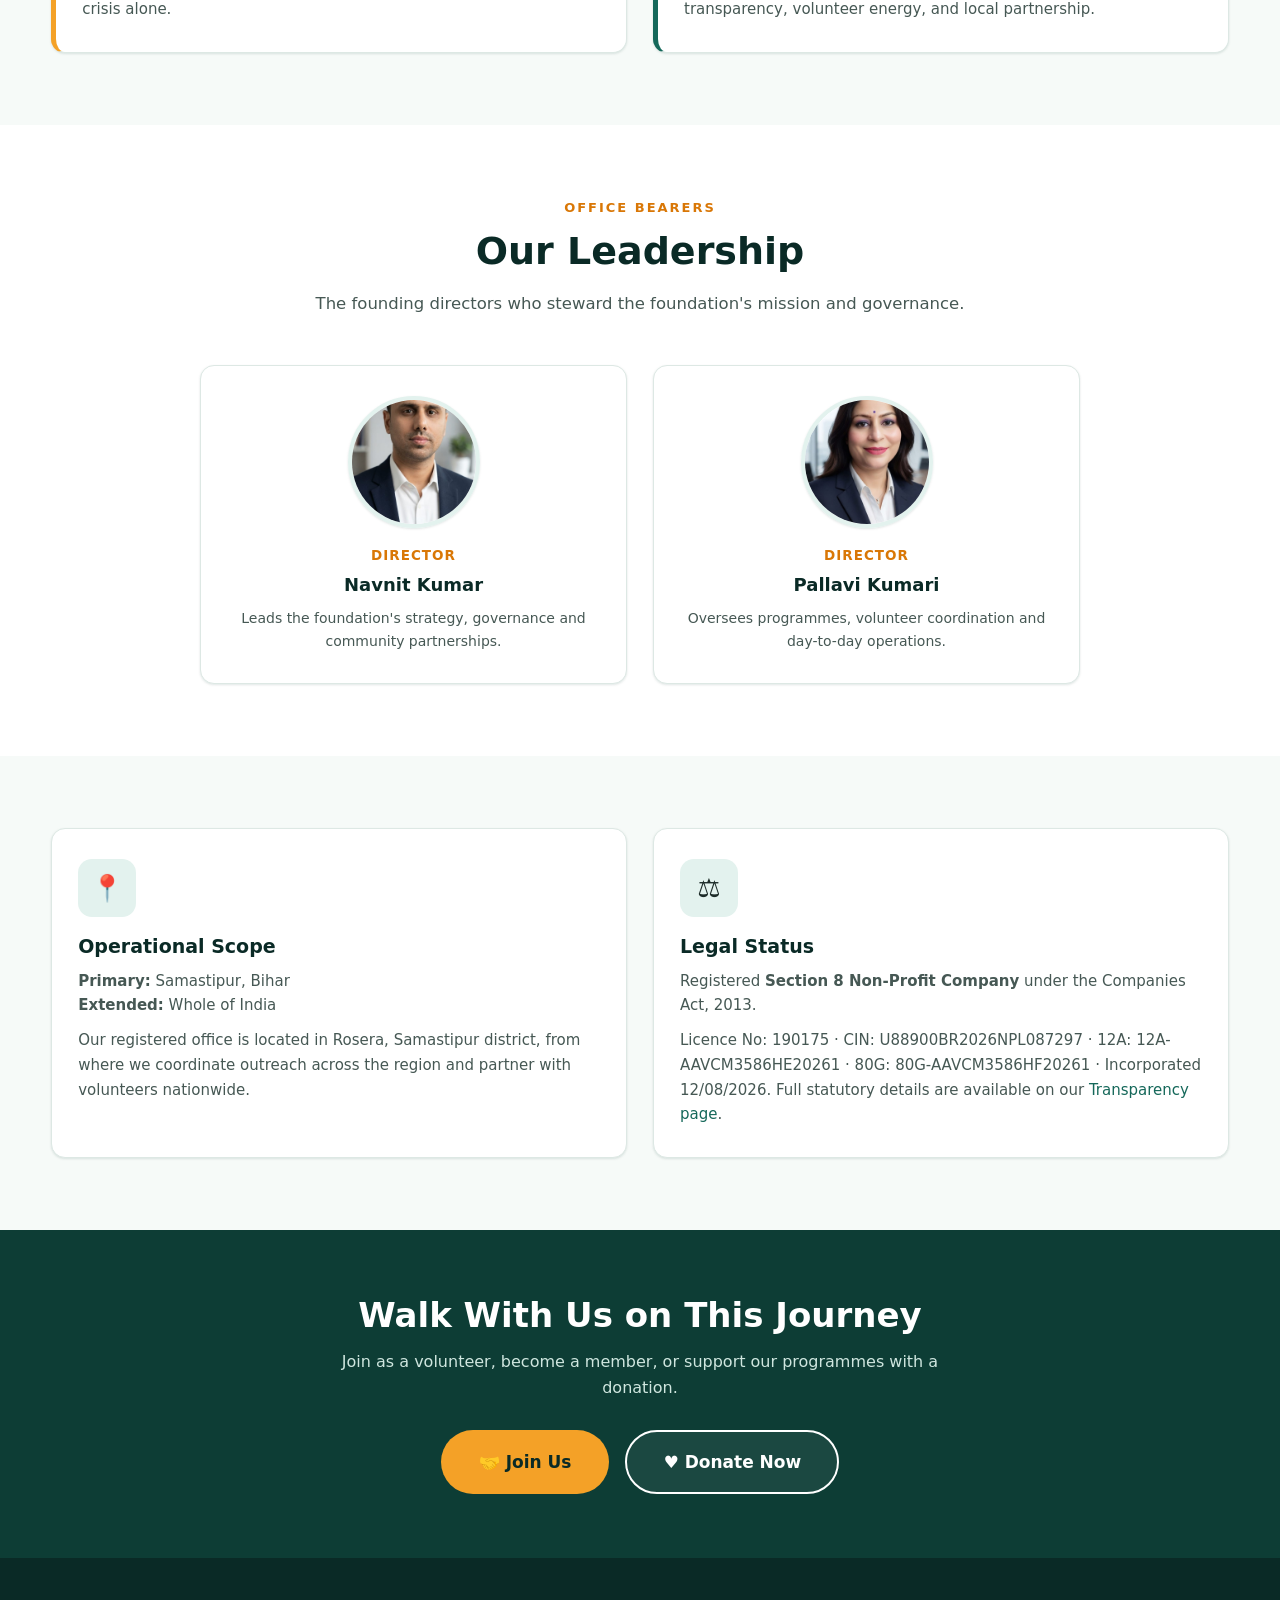
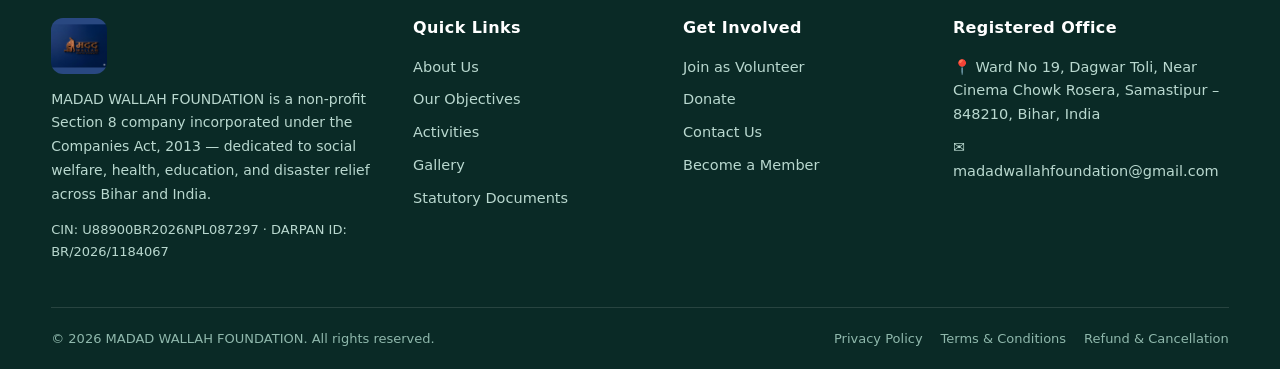
==== commit 1d8d50da: "Add 12A/80G registration numbers, official phone; new director photos; join form: birthdate celebrat" ====
--- a/about.html
+++ b/about.html
@@ -16,6 +16,8 @@
     <div class="reg-info">
       <span>📋 CIN: U88900BR2026NPL087297</span>
       <span>🇮🇳 NITI Aayog DARPAN ID: BR/2026/1184067</span>
+      <span>🧾 12A No.: 12A-AAVCM3586HE20261</span>
+      <span>🧾 80G No.: 80G-AAVCM3586HF20261</span>
       <span>✉️ madadwallahfoundation@gmail.com</span>
     </div>
     <div class="socials">
@@ -142,7 +144,7 @@
         <div class="icon">⚖️</div>
         <h3>Legal Status</h3>
         <p>Registered <strong>Section 8 Non-Profit Company</strong> under the Companies Act, 2013.</p>
-        <p style="margin-top:10px;">Licence No: 190175 · CIN: U88900BR2026NPL087297 · Incorporated 12/08/2026. Full statutory details are available on our <a href="transparency.html">Transparency page</a>.</p>
+        <p style="margin-top:10px;">Licence No: 190175 · CIN: U88900BR2026NPL087297 · 12A: 12A-AAVCM3586HE20261 · 80G: 80G-AAVCM3586HF20261 · Incorporated 12/08/2026. Full statutory details are available on our <a href="transparency.html">Transparency page</a>.</p>
       </div>
     </div>
   </div>
